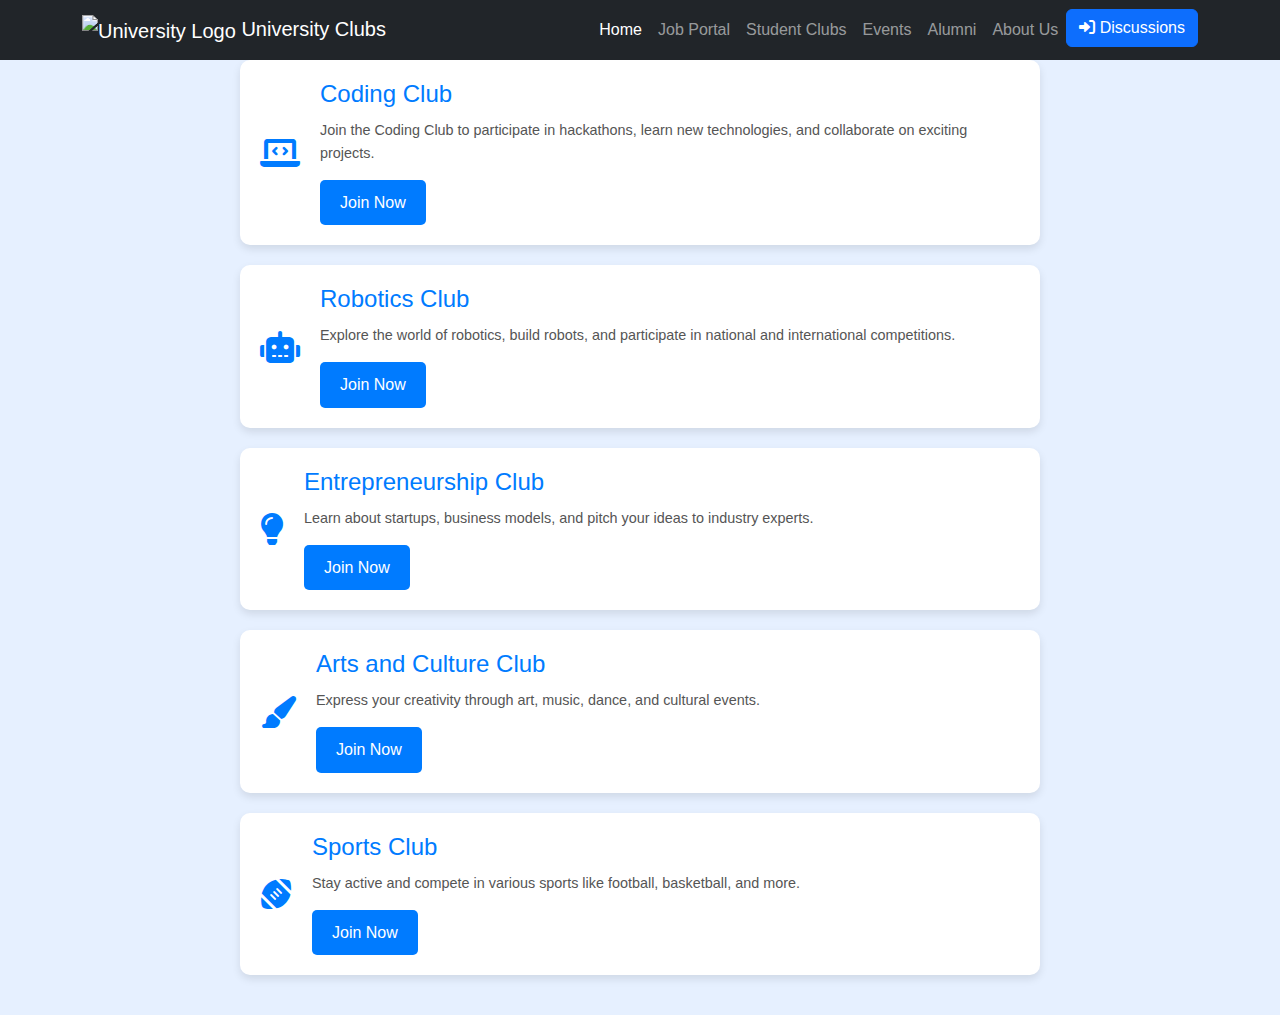
==== clubs.html @ dbc696b7 "Add files via upload" ====
<!DOCTYPE html>
<html lang="en">
<head>
    <meta charset="UTF-8">
    <meta name="viewport" content="width=device-width, initial-scale=1.0">
    <title>University Clubs</title>

    <!-- Bootstrap CSS -->
    <link href="https://cdn.jsdelivr.net/npm/bootstrap@5.3.0/dist/css/bootstrap.min.css" rel="stylesheet">
    <link rel="stylesheet" href="clubs.css">

    <!-- FontAwesome -->
    <link rel="stylesheet" href="https://cdnjs.cloudflare.com/ajax/libs/font-awesome/6.0.0-beta3/css/all.min.css">
</head>
<body>

    <!-- Header and Navbar -->
    <header class="header-area">
        <nav class="navbar navbar-expand-lg navbar-dark bg-dark fixed-top">
            <div class="container">
                <a class="navbar-brand" href="index.html">
                    <img src="assets/images/logo.png" alt="University Logo" width="50">
                    University Clubs
                </a>
                <button class="navbar-toggler" type="button" data-bs-toggle="collapse" data-bs-target="#navbarNav">
                    <span class="navbar-toggler-icon"></span>
                </button>
                <div class="collapse navbar-collapse" id="navbarNav">
                    <ul class="navbar-nav ms-auto">
                        <li class="nav-item"><a class="nav-link active" href="home.html">Home</a></li>
                        <li class="nav-item"><a class="nav-link" href="job.html">Job Portal</a></li>
                        <li class="nav-item"><a class="nav-link" href="clubs.html">Student Clubs</a></li>
                        <li class="nav-item"><a class="nav-link" href="index1.html">Events</a></li>
                        <li class="nav-item"><a class="nav-link" href="#">Alumni</a></li>
                        <li class="nav-item"><a class="nav-link" href="about_us.html">About Us</a></li>
                        <li class="nav-item">
                            <a class="btn btn-primary" href="https://www.notion.so/Ui-UX-Discussion-Form">
                                <i class="fa fa-sign-in-alt"></i> Discussions
                            </a>
                        </li>
                    </ul>
                </div>
            </div>
        </nav>
    </header>

    <!-- Main Content -->
    <main>
        <!-- Clubs List -->
        <ul class="clubs-list">
            <li>
                <i class="fas fa-laptop-code club-icon"></i>
                <div class="club-info">
                    <h2>Coding Club</h2>
                    <p>Join the Coding Club to participate in hackathons, learn new technologies, and collaborate on exciting projects.</p>
                    <button class="join-button" data-club="Coding Club">Join Now</button>
                </div>
            </li>
            <li>
                <i class="fas fa-robot club-icon"></i>
                <div class="club-info">
                    <h2>Robotics Club</h2>
                    <p>Explore the world of robotics, build robots, and participate in national and international competitions.</p>
                    <button class="join-button" data-club="Robotics Club">Join Now</button>
                </div>
            </li>
             <!-- Entrepreneurship Club -->
             <li>
                <i class="fas fa-lightbulb club-icon"></i>
                <div class="club-info">
                    <h2>Entrepreneurship Club</h2>
                    <p>Learn about startups, business models, and pitch your ideas to industry experts.</p>
                    <button class="join-button" data-club="Entrepreneurship Club">Join Now</button>
                </div>
            </li>

            <!-- Arts and Culture Club -->
            <li>
                <i class="fas fa-paint-brush club-icon"></i>
                <div class="club-info">
                    <h2>Arts and Culture Club</h2>
                    <p>Express your creativity through art, music, dance, and cultural events.</p>
                    <button class="join-button" data-club="Arts and Culture Club">Join Now</button>
                </div>
            </li>

            <!-- Sports Club -->
            <li>
                <i class="fas fa-football-ball club-icon"></i>
                <div class="club-info">
                    <h2>Sports Club</h2>
                    <p>Stay active and compete in various sports like football, basketball, and more.</p>
                    <button class="join-button" data-club="Sports Club">Join Now</button>
                </div>
            </li>
        </ul>
    </main>

    <!-- Form Modal -->
    <div id="form-modal" class="modal">
        <div class="modal-content">
            <span class="close">&times;</span>
            <h2 id="modal-title">Join Club</h2>
            <form id="join-form">
                <label for="name">Name:</label>
                <input type="text" id="name" name="name" required>

                <label for="id">Student ID:</label>
                <input type="text" id="id" name="id" required>

                <label for="department">Department:</label>
                <input type="text" id="department" name="department" required>

                <label for="year">Year:</label>
                <input type="text" id="year" name="year" required>

                <label for="email">Email:</label>
                <input type="email" id="email" name="email" required>

                <label for="phone">Phone:</label>
                <input type="tel" id="phone" name="phone" required>

                <button type="submit">Submit</button>
            </form>
        </div>
    </div>


    <!-- JavaScript -->
    <script src="clubs.js"></script>

    <!-- Bootstrap JS -->
    <script src="https://cdn.jsdelivr.net/npm/bootstrap@5.3.0/dist/js/bootstrap.bundle.min.js"></script>
</body>
</html>
---- clubs.css ----
/* General Styles */
body {
    font-family: Arial, sans-serif;
    margin: 0;
    padding: 0;
    background-color: #e6f0ff; /* Light blue background */
    color: #333;
    line-height: 1.6;
}

header {
    background-color: #007BFF; /* Blue header */
    color: white;
    padding: 20px;
    text-align: center;
}

header h1 {
    margin: 0;
    font-size: 2.5em;
}

header p {
    margin: 10px 0 0;
    font-size: 1.2em;
}

main {
    padding: 20px;
}

/* Clubs List Styles */
.clubs-list {
    list-style: none;
    padding: 0;
    max-width: 800px;
    margin: 0 auto;
}

.clubs-list li {
    background-color: white;
    border-radius: 10px;
    box-shadow: 0 4px 8px rgba(0, 0, 0, 0.1);
    margin-bottom: 20px;
    padding: 20px;
    display: flex;
    align-items: center;
    transition: transform 0.3s ease, box-shadow 0.3s ease;
}

.clubs-list li:hover {
    transform: translateY(-5px);
    box-shadow: 0 8px 16px rgba(0, 0, 0, 0.2);
}

.club-icon {
    font-size: 2em;
    color: #007BFF; /* Blue icon color */
    margin-right: 20px;
}

.club-info {
    flex: 1;
}

.club-info h2 {
    margin: 0 0 10px;
    font-size: 1.5em;
    color: #007BFF; /* Blue heading color */
}

.club-info p {
    font-size: 0.9em;
    color: #555;
    margin-bottom: 15px;
}

.join-button {
    background-color: #007BFF; /* Blue button */
    color: white;
    border: none;
    padding: 10px 20px;
    border-radius: 5px;
    cursor: pointer;
    font-size: 1em;
    transition: background-color 0.3s ease;
}

.join-button:hover {
    background-color: #0056b3; /* Darker blue on hover */
}

/* Modal Styles */
.modal {
    display: none;
    position: fixed;
    top: 0;
    left: 0;
    width: 100%;
    height: 100%;
    background-color: rgba(0, 0, 0, 0.5);
    justify-content: center;
    align-items: center;
    z-index: 1000;
}

.modal-content {
    background-color: white;
    padding: 20px;
    border-radius: 10px;
    width: 300px;
    box-shadow: 0 4px 8px rgba(0, 0, 0, 0.2);
}

.modal-content h2 {
    margin-top: 0;
    color: #007BFF; /* Blue heading */
}

.modal-content label {
    display: block;
    margin-bottom: 5px;
    font-weight: bold;
}

.modal-content input {
    width: 100%;
    padding: 8px;
    margin-bottom: 10px;
    border: 1px solid #ccc;
    border-radius: 5px;
}

.modal-content button[type="submit"] {
    background-color: #007BFF; /* Blue button */
    color: white;
    border: none;
    padding: 10px 20px;
    border-radius: 5px;
    cursor: pointer;
    font-size: 1em;
    transition: background-color 0.3s ease;
}

.modal-content button[type="submit"]:hover {
    background-color: #0056b3; /* Darker blue on hover */
}

.close {
    float: right;
    font-size: 1.5em;
    cursor: pointer;
    color: #007BFF; /* Blue close button */
}

/* Footer Styles */
footer {
    background-color: #333;
    color: white;
    text-align: center;
    padding: 10px;
    margin-top: 20px;
}

footer p {
    margin: 0;
    font-size: 0.9em;
}
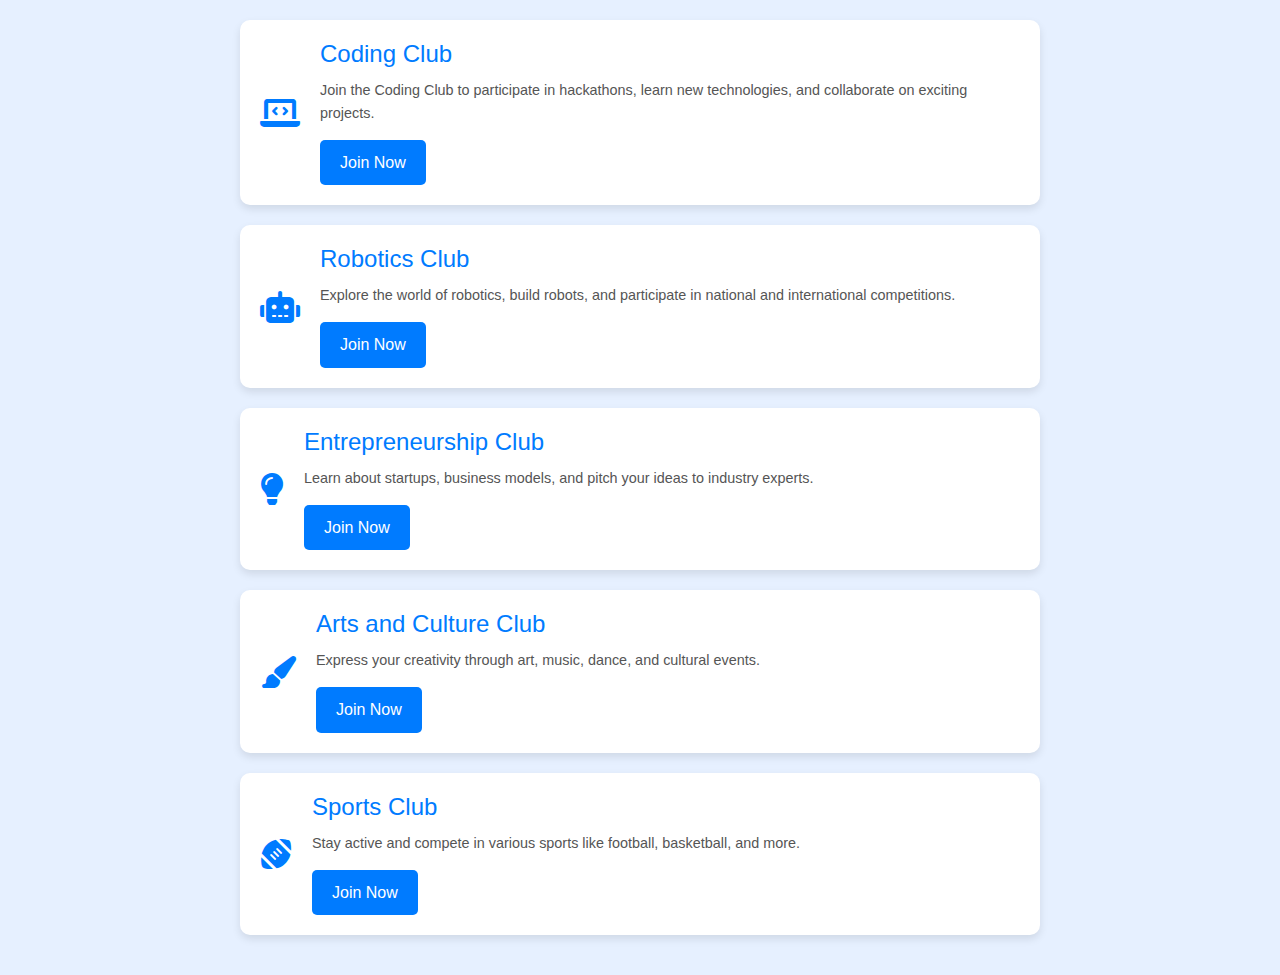
==== commit 94559af4: "Update clubs.html" ====
--- a/clubs.html
+++ b/clubs.html
@@ -15,34 +15,7 @@
 <body>
 
     <!-- Header and Navbar -->
-    <header class="header-area">
-        <nav class="navbar navbar-expand-lg navbar-dark bg-dark fixed-top">
-            <div class="container">
-                <a class="navbar-brand" href="index.html">
-                    <img src="assets/images/logo.png" alt="University Logo" width="50">
-                    University Clubs
-                </a>
-                <button class="navbar-toggler" type="button" data-bs-toggle="collapse" data-bs-target="#navbarNav">
-                    <span class="navbar-toggler-icon"></span>
-                </button>
-                <div class="collapse navbar-collapse" id="navbarNav">
-                    <ul class="navbar-nav ms-auto">
-                        <li class="nav-item"><a class="nav-link active" href="home.html">Home</a></li>
-                        <li class="nav-item"><a class="nav-link" href="job.html">Job Portal</a></li>
-                        <li class="nav-item"><a class="nav-link" href="clubs.html">Student Clubs</a></li>
-                        <li class="nav-item"><a class="nav-link" href="index1.html">Events</a></li>
-                        <li class="nav-item"><a class="nav-link" href="#">Alumni</a></li>
-                        <li class="nav-item"><a class="nav-link" href="about_us.html">About Us</a></li>
-                        <li class="nav-item">
-                            <a class="btn btn-primary" href="https://www.notion.so/Ui-UX-Discussion-Form">
-                                <i class="fa fa-sign-in-alt"></i> Discussions
-                            </a>
-                        </li>
-                    </ul>
-                </div>
-            </div>
-        </nav>
-    </header>
+    
 
     <!-- Main Content -->
     <main>
